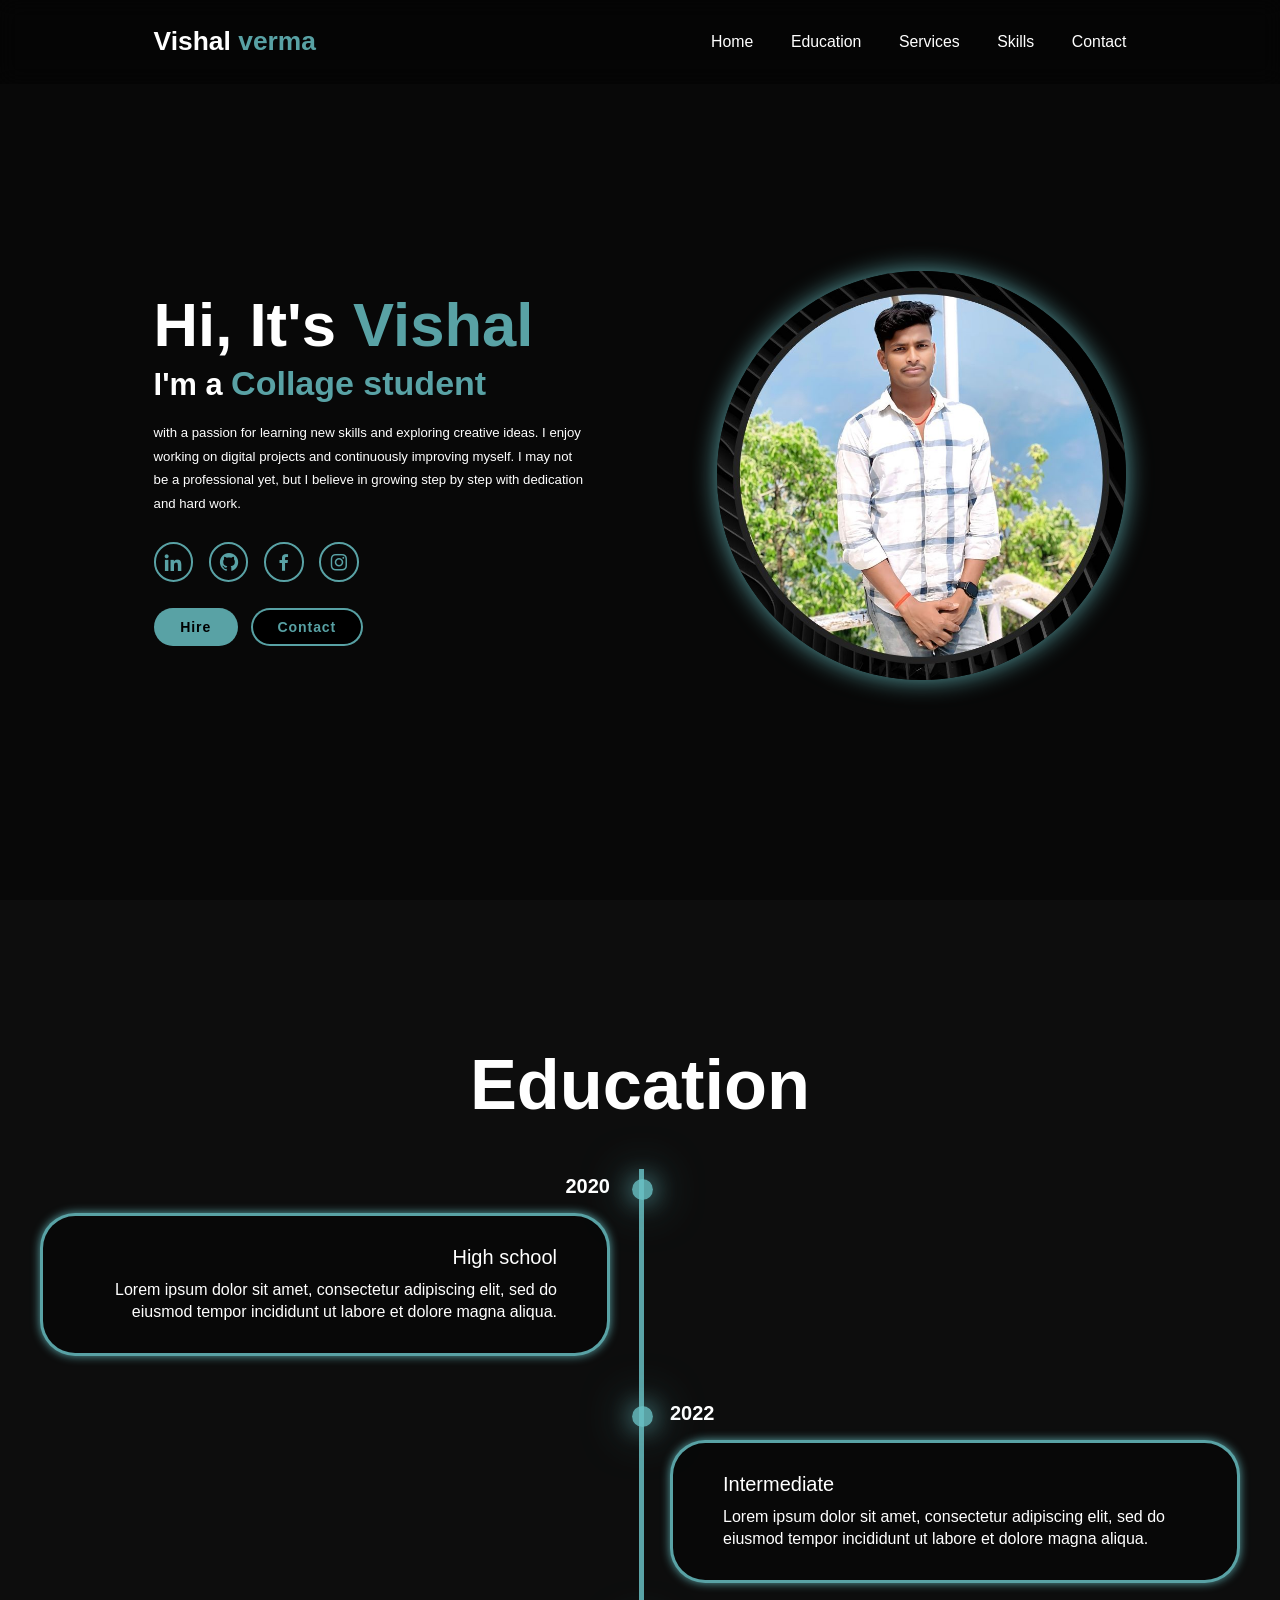
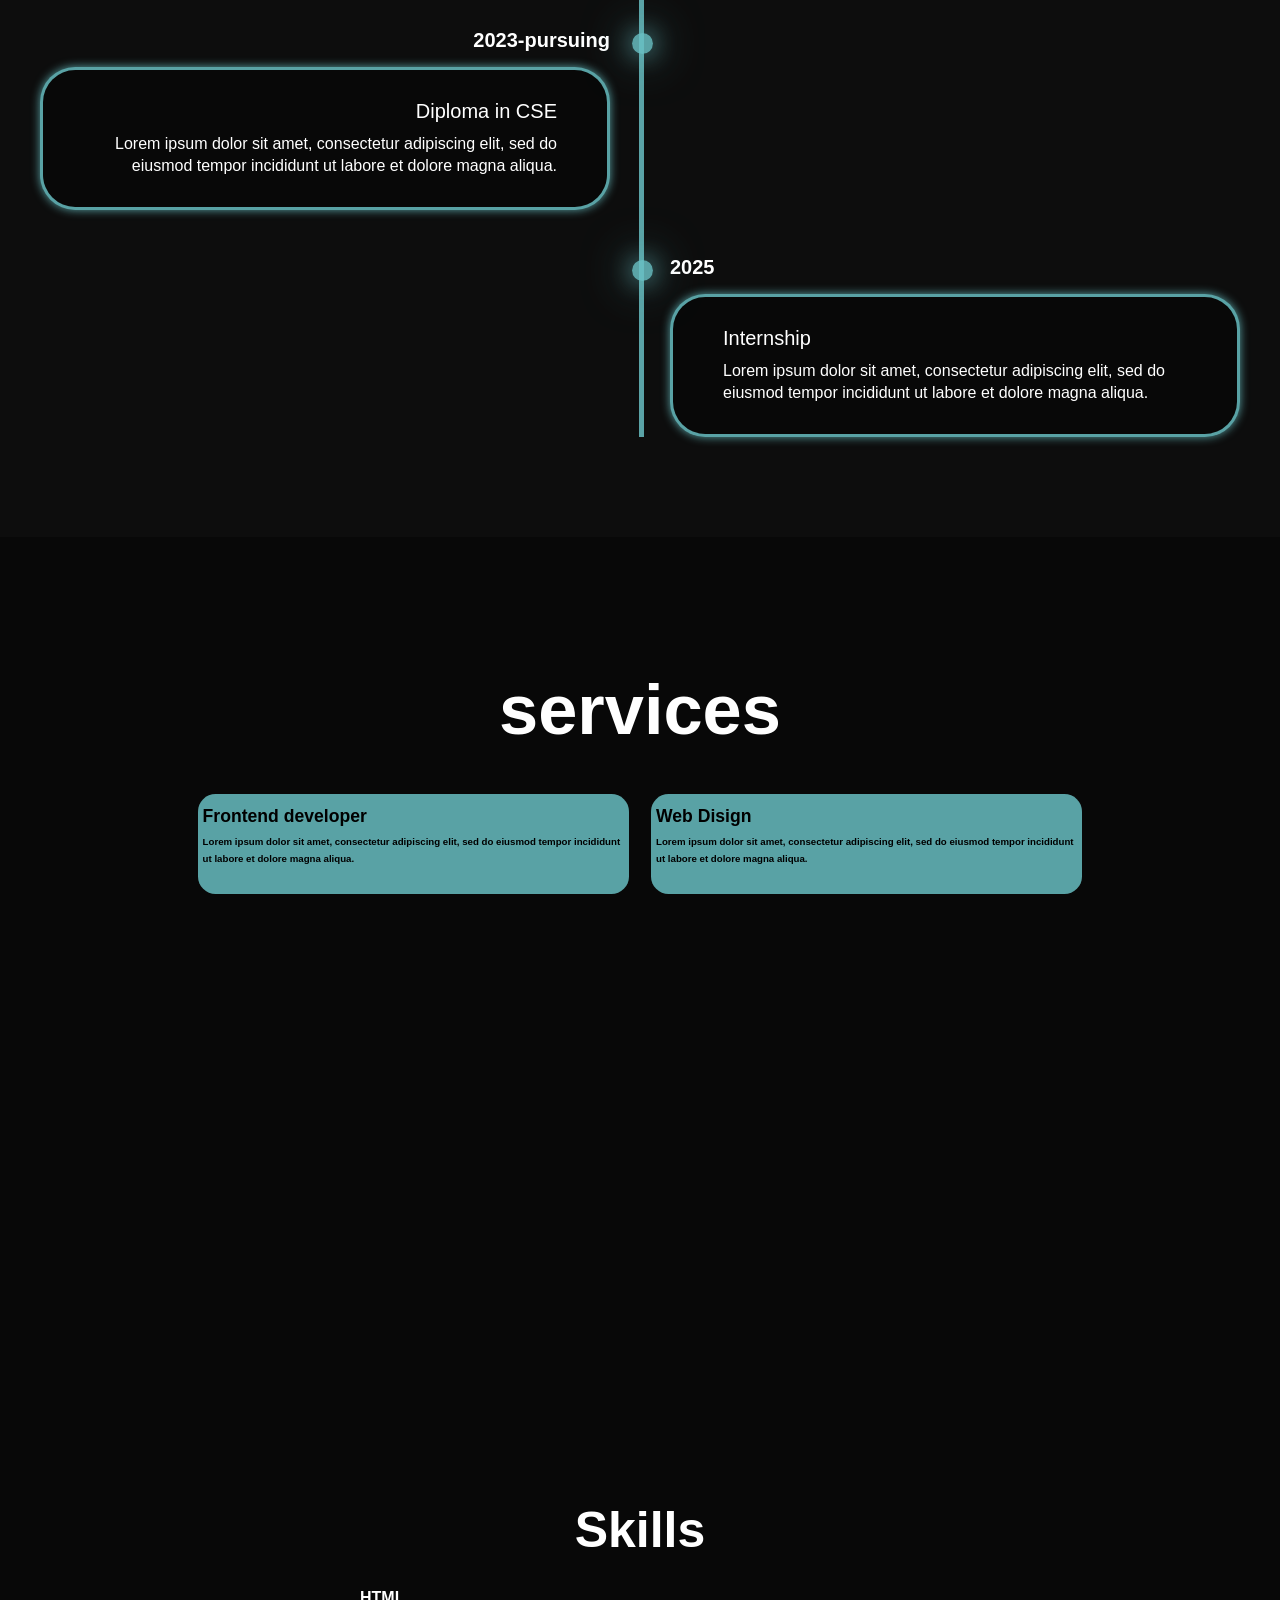
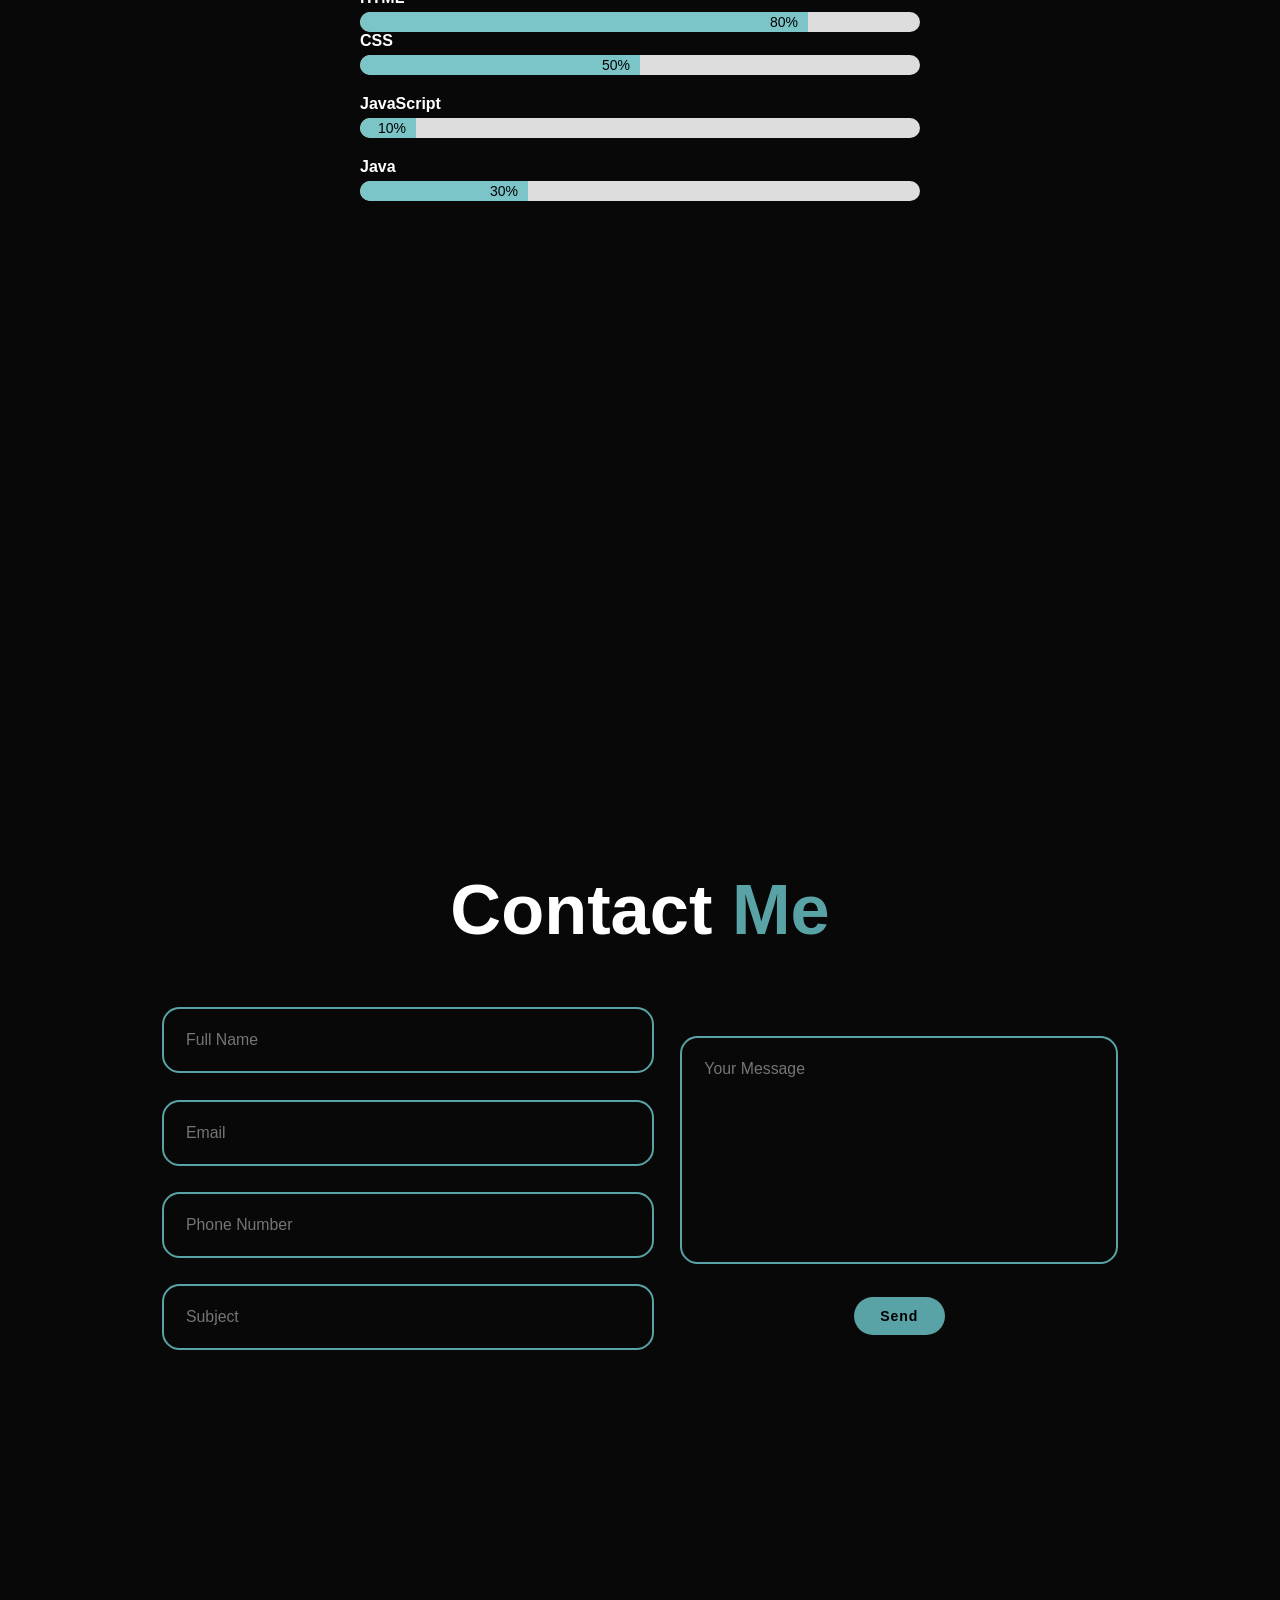
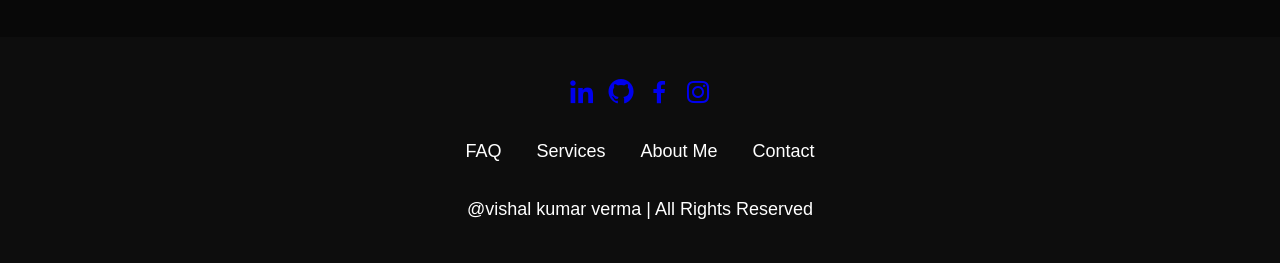
==== index.html @ 49038205 "Add files via upload" ====
<!DOCTYPE html>
<html lang="en">

<head>
    <meta charset="UTF-8">
    <meta name="viewport" content="width=device-width, initial-scale=1.0">
    <title>Responsive portfolio website</title>
    <link rel="stylesheet" href="style.css">
    <link href='https://unpkg.com/boxicons@2.1.4/css/boxicons.min.css' rel='stylesheet'>
</head>

<body>
    <header class="header">
        <a href="#home" class="logo">Vishal
            <span>verma</span> </a>
        <i class='bx bx-menu' id="menu-icon"></i>
        <nav class="navbar">
            <a href="#home" class="active">Home</a>
            <a href="#education">Education</a>
            <a href="#services">Services</a>
            <a href="#Skills">Skills</a>
            <a href="#contact">Contact</a>

        </nav>

    </header>

    <section class="home" id="home">
        <div class="home-content">
            <h1>Hi, It's
                <span>Vishal</span></h1>
            <h3 class="text-animation">I'm a
                <span></span>
            </h3>
            <p> with a passion for learning new skills and exploring creative ideas. I enjoy working on digital projects and continuously improving myself. I may not be a professional yet, but I believe in growing step by step with dedication and hard work.</p>
            <div class="social-icons">
                <a href="https://www.linkedin.com/in/vishal-kumar-verma-b85632315?utm_source=share&utm_campaign=share_via&utm_content=profile&utm_medium=android_app"><i class='bx bxl-linkedin'></i></a>
                <a href="https://github.com/vishal02verma?tab=repositories"><i class='bx bxl-github' ></i></a>
                <a href="https://www.facebook.com/share/1DzxJ8MUaz/"><i class='bx bxl-facebook'></i></a>
                <a href="https://www.instagram.com/vishal_maurya02?igsh=cHV4enFxcmZ6bncx"><i class='bx bxl-instagram'></i></a>

            </div>
            <div class="btn-group">
                <a href="#" class="btn">Hire</a>
                <a href="#contact" class="btn">Contact</a>
            </div>
        </div>
        <div class="home-img">

            <img src="vishal.jpg" alt="vishal">
        </div>


    </section>
    <section class="education" id="education">
        <h2 class="heading">Education</h2>
        <div class="timeline-items">
            <div class="timeline-item">
                <div class="timeline-dot"></div>
                <div class="timeline-date">2020</div>
                <div class="timeline-content">
                    <h3>High school</h3>
                    <p>Lorem ipsum dolor sit amet, consectetur adipiscing elit, sed do eiusmod tempor incididunt ut labore et dolore magna aliqua.</p>
                </div>


            </div>
            <div class="timeline-item">
                <div class="timeline-dot"></div>
                <div class="timeline-date">2022</div>
                <div class="timeline-content">
                    <h3>Intermediate</h3>
                    <p>Lorem ipsum dolor sit amet, consectetur adipiscing elit, sed do eiusmod tempor incididunt ut labore et dolore magna aliqua.</p>
                </div>


            </div>
            <div class="timeline-item">
                <div class="timeline-dot"></div>
                <div class="timeline-date">2023-pursuing</div>
                <div class="timeline-content">
                    <h3>Diploma in CSE</h3>
                    <p>Lorem ipsum dolor sit amet, consectetur adipiscing elit, sed do eiusmod tempor incididunt ut labore et dolore magna aliqua.</p>
                </div>


            </div>
            <div class="timeline-item">
                <div class="timeline-dot"></div>
                <div class="timeline-date">2025</div>
                <div class="timeline-content">
                    <h3>Internship</h3>
                    <p>Lorem ipsum dolor sit amet, consectetur adipiscing elit, sed do eiusmod tempor incididunt ut labore et dolore magna aliqua.</p>
                </div>


            </div>
        </div>
    </section>
    <section class="services" id="services">
        <h2 class="heading">services</h2>
        <div class="services-container">


            <div class="services-box">
                <div class="service-info">
                    <h4>Frontend developer</h4>
                    <p>Lorem ipsum dolor sit amet, consectetur adipiscing elit, sed do eiusmod tempor incididunt ut labore et dolore magna aliqua.
                    </p>
                </div>
            </div>
            <div class="services-box">
                <div class="service-info">
                    <h4>Web Disign</h4>
                    <p>Lorem ipsum dolor sit amet, consectetur adipiscing elit, sed do eiusmod tempor incididunt ut labore et dolore magna aliqua.</p>
                </div>
            </div>


        </div>
    </section>
    <section class="skills" id="Skills">
        <h2 class="heading">Skills</h2>
        <div class="skill-name">HTML</div>
        <div class="progress-bar">
            <div class="progress html">80%</div>
        </div>
        </div>

        <div class="skill">
            <div class="skill-name">CSS</div>
            <div class="progress-bar">
                <div class="progress css">50%</div>
            </div>
        </div>

        <div class="skill">
            <div class="skill-name">JavaScript</div>
            <div class="progress-bar">
                <div class="progress javascript">10%</div>
            </div>
        </div>

        <div class="skill">
            <div class="skill-name">Java</div>
            <div class="progress-bar">
                <div class="progress java">30%</div>
            </div>
        </div>
        </>

    </section>
    <section class="contact" id="contact">
        <h2 class="heading">Contact
            <span>Me</span></h2>
        <form action="https://formsubmit.co/vishalkumar20122005@gmail.com" method="POST">
            <div class="input-group">
                <div class="input-box">
                    <input type="text" name="name" placeholder="Full Name" required>
                    <input type="email" name="email" placeholder="Email" required>
                </div>
                <div class="input-box">
                    <input type="number" name="phone" placeholder="Phone Number">
                    <input type="text" name="subject" placeholder="Subject">
                </div>
            </div>
            <div class="input-group-2">
                <textarea name="message" cols="30" rows="10" placeholder="Your Message" required></textarea>
                <button type="submit" class="btn">Send</button>
            </div>
        </form>
    </section>
    <footer class="footer">
        <div class="social">
            <a href="https://www.linkedin.com/in/vishal-kumar-verma-b85632315?utm_source=share&utm_campaign=share_via&utm_content=profile&utm_medium=android_app"><i class='bx bxl-linkedin'></i></a>
            <a href="https://github.com/vishal02verma?tab=repositories"><i class='bx bxl-github' ></i></a>
            <a href="https://www.facebook.com/share/1DzxJ8MUaz/"><i class='bx bxl-facebook'></i></a>
            <a href="https://www.instagram.com/vishal_maurya02?igsh=cHV4enFxcmZ6bncx"><i class='bx bxl-instagram'></i></a>

        </div>
        <ul class="list">
            <li>
                <a href="#">FAQ</a>
            </li>
            <li>
                <a href="#">Services</a>
            </li>
            <li>
                <a href="#">About Me</a>
            </li>
            <li>
                <a href="#">Contact</a>
            </li>
            <bR></bR>
            <li> @vishal kumar verma | All Rights Reserved
                </p>
            </li>
        </ul>

    </footer>

    <script src="script.js"></script>
</body>

</html>
---- style.css ----
* {
                 margin: 0;
                 padding: o;
                 box-sizing: border-box;
                 text-decoration: none;
                 border: none;
                 outline: none;
                 scroll-behavior: smooth;
                 font-family: "poppins", sans-serif;
             }
             
              :root {
                 --background-color: rgba(08, 08, 08, 08);
                 --second-background-color: rgb(13, 13, 13);
                 --text-decoration-color: white;
                 --moz-text-decoration-color: rgba(105, 192, 196, 0.84);
             }
             
             html {
                 font-size: 60%;
                 overflow: auto;
             }
             
             body {
                 background: var(--background-color);
                 color: var(--text-decoration-color)
             }
             
             .header {
                 position: fixed;
                 top: 0;
                 left: 0;
                 width: 100%;
                 padding: 3rem 12% 3rem;
                 background: rgba(0, 0, 0, 0.3);
                 backdrop-filter: blur(10px);
                 display: flex;
                 justify-content: space-between;
                 align-items: center;
                 z-index: 5;
             }
             
             .logo {
                 font-size: 3rem;
                 color: white;
                 font-weight: 800;
                 cursor: pointer;
                 transition: 0.3s ease;
             }
             
             .logo:hover {
                 transform: scale(1.1);
             }
             
             .logo span {
                 text-shadow: 0 0 25px var(-moz-text-decoration-color);
             }
             
             .navbar a {
                 font-size: 1.8rem;
                 color: var(--text-decoration-color);
                 margin-left: 4rem;
                 font-weight: 500;
                 transition: 0.3s ease;
                 border-bottom: 3px solid transparent;
             }
             
             .navbar a:hover .navbar a.active {
                 color: var(--moz-text-decoration-color);
             }
             
             #menu-icon {
                 font-size: 3.6rem;
                 color: var(--text-decoration-color);
                 display: none;
             }
             
             section {
                 min-height: 100vh;
                 padding: 10rem 12% 10rem;
             }
             
             .home {
                 display: flex;
                 align-items: center;
                 justify-content: center;
                 gap: 15rem;
             }
             
             .home-content {
                 display: flex;
                 flex-direction: column;
                 align-items: baseline;
                 text-align: left;
                 justify-content: center;
                 margin-top: 3rem;
             }
             
             span {
                 color: var(--moz-text-decoration-color);
             }
             
             .logo span {
                 color: var(--moz-text-decoration-color);
             }
             
             .home-content h3 {
                 margin-bottom: 2rem;
                 margin-top: 1rem;
                 font-size: 3.5rem;
             }
             
             .home-content h1 {
                 font-size: 7rem;
                 font-weight: 700;
                 margin-top: 1.5rem;
                 line-height: 1;
             }
             
             .home-img {
                 border-radius: 50%;
             }
             
             .home-img img {
                 position: relative;
                 top: 3rem;
                 width: 32vw;
                 border-radius: 50%;
                 box-shadow: 0 0 25px var(--moz-text-decoration-color);
                 cursor: pointer;
                 transition: 0.4s ease-in-out;
             }
             
             .home-img img:hover {
                 box-shadow: 0 020px var(--moz-text-decoration-color), 0 0 50px var(--moz-text-decoration-color), 0 0 100px var(--moz-text-decoration-color);
             }
             
             .home-content p {
                 font-size: 1.5rem;
                 font-weight: 500;
                 line-height: 1.8;
                 max-width: 1000px;
             }
             
             .social-icons a {
                 display: inline-flex;
                 justify-content: center;
                 align-items: center;
                 width: 4.5rem;
                 height: 4.5rem;
                 background: transparent;
                 border: 2px solid var(--moz-text-decoration-color);
                 font-size: 2.5rem;
                 border-radius: 50%;
                 color: var(--moz-text-decoration-color);
                 margin: 3rem 1.5rem 3rem 0;
                 transition: 0.3s ease-in-out;
             }
             
             .social-icons a:hover {
                 color: var(--text-decoration-color);
                 transform: scale(1.3)translateY(-5px);
                 box-shadow: 0 0 25px var(--moz-text-decoration-color);
                 background-color: var(--moz-text-decoration-color);
             }
             
             .btn {
                 display: inline;
                 padding: 1rem 2.8rem;
                 background: var(--moz-text-decoration-color);
                 box-shadow: 0px var(--moz-text-decoration-color);
                 border-radius: 4rem;
                 font-size: 1.6rem;
                 color: black;
                 border: 2px solid transparent;
                 letter-spacing: 0.1rem;
                 font-weight: 600;
                 transition: 0.3s ease-in-out;
                 cursor: pointer;
             }
             
             .btn:hover {
                 transform: scale(1.05);
                 box-shadow: 0 0 50px var(--moz-text-decoration-color);
             }
             
             .btn-group {
                 display: flex;
                 align-items: center;
                 gap: 1.5rem;
             }
             
             .btn-group a:nth-of-type(2) {
                 background-color: black;
                 color: var(--moz-text-decoration-color);
                 border: 2px solid var(--moz-text-decoration-color);
                 box-shadow: 0 0 25px transparent;
             }
             
             .btn-group a:nth-of-type(2):hover {
                 box-shadow: 0 0 25px var(--moz-text-decoration-color);
                 background-color: var(--moz-text-decoration-color);
                 color: black;
             }
             
             .text-animation span {
                 font-size: 34px;
                 font-weight: 600;
                 min-width: 280px;
             }
             
             .text-animation span::before {
                 content: "Collage student";
                 color: var(--moz-text-decoration-color);
                 animation: words 20s infinite;
             }
             
             .text-animation span::after {
                 content: "";
                 background-color: var(--background-color);
                 position: relative;
                 border-left: 3px solid var(--background-color);
                 right: -8px;
                 animation: cursor 0.6s infinite, typing 20s steps(14)infinite;
             }
             
             .typing::after {
                 content: "";
                 animation: words 6s steps(1) infinite;
             }
             
             @keyframes cursor {
                 to {
                     border-left: 2px solid var(--moz-text-decoration-color);
                 }
             }
             
             @keyframes words {
                 0%,
                 20% {
                     content: "Frontend Desingner";
                 }
                 21%,
                 40% {
                     content: "Web Desingner";
                 }
                 41%,
                 60% {
                     content: "Web Developer";
                 }
             }
             
             @keyframes blink {
                 10%,
                 15%,
                 30%,
                 35%,
                 50%,
                 55%,
                 70%,
                 75%,
                 90%,
                 95% {
                     width: 0;
                 }
                 5%,
                 20%,
                 25%,
                 40%,
                 45%,
                 60%,
                 65%,
                 80%,
                 85% {
                     width: calc(100% + 8px);
                 }
             }
             
             .heading {
                 font-size: 8rem;
                 text-align: center;
                 margin: 5rem;
             }
             
             .education {
                 padding: 100px 15px;
                 background: var(--second-background-color);
             }
             
             .education h2 {
                 margin-bottom: 5rem;
             }
             
             .timeline-items {
                 max-width: 1200px;
                 margin: auto;
                 display: flex;
                 flex-wrap: wrap;
                 position: relative;
             }
             
             .timeline-items::before {
                 content: "";
                 position: absolute;
                 width: 5px;
                 height: 100%;
                 background-color: var(--moz-text-decoration-color);
                 left: calc(50% - 1px);
             }
             
             .timeline-item {
                 margin-bottom: 40px;
                 width: 100%;
                 position: relative;
             }
             
             .timeline-item:last-child {
                 margin-bottom: 0;
             }
             
             .timeline-item:nth-child(odd) {
                 padding-right: calc(50% + 30px);
                 text-align: right;
             }
             
             .timeline-item:nth-child(even) {
                 padding-left: calc(50% + 30px);
             }
             
             .timeline-dot {
                 height: 21px;
                 width: 21px;
                 background-color: var(--moz-text-decoration-color);
                 box-shadow: 0 0 25px var(--moz-text-decoration-color), 0 0 50px var(--moz-text-decoration-color);
                 position: absolute;
                 left: calc(50% - 8px);
                 border-radius: 50%;
                 top: 10px;
             }
             
             .timeline-date {
                 font-size: 20px;
                 font-weight: 800;
                 color: white;
                 margin: 6px 0 15px;
             }
             
             .timeline-content {
                 background-color: var(--background-color);
                 border: 3px solid var(--moz-text-decoration-color);
                 padding: 30px 50px;
                 border-radius: 4rem;
                 box-shadow: 0 0 10px var(--moz-text-decoration-color);
                 cursor: pointer;
                 transition: 0.3s ease-in-out;
             }
             
             .timeline-content:hover {
                 transform: scale(1.05);
                 box-shadow: 00 25 var(--moz-text-decoration-color);
             }
             
             .timeline-content h3 {
                 font-size: 20px;
                 color: white;
                 margin: 0 0 10px;
                 font-weight: 500;
             }
             
             .timeline-content p {
                 color: white;
                 font-size: 16px;
                 font-weight: 300;
                 line-height: 22px;
             }
             
              ::-webkit-scrollbar {
                 width: 15px;
             }
             
              ::-webkit-scrollbar-thumb {
                 background-color: var(--moz-text-decoration-color);
             }
             
              ::-webkit-scrollbar-track {
                 background-color: var(--background-color);
                 width: 50px;
             }
             
             .services {
                 background-color: var(--background-color);
                 color: black;
             }
             
             .services h2 {
                 margin-bottom: 5rem;
                 color: white;
             }
             
             .services-container {
                 display: grid;
                 grid-template-columns: repeat(2, 1fr);
                 align-items: center;
                 gap: 2.5rem;
             }
             
             .services-box {
                 background-color: var(--moz-text-decoration-color);
                 height: 100px;
                 border-radius: 2rem;
                 border: 5px solid transparent;
                 cursor: pointer;
                 transition: 0.4s ease-in-out;
             }
             
             .services-box:hover {
                 background-color: white;
                 color: black;
                 border: 5px solid var(--moz-text-decoration-color);
                 transform: scale(1.03);
             }
             
             .service-box .service-info {
                 display: flex;
                 flex-direction: column;
                 text-align: lef;
                 max-height: 200px;
                 justify-content: left;
                 align-items: baseline;
                 padding: 5rem 5rem;
             }
             
             .service-info h4 {
                 font-size: 2rem;
                 font-weight: 800;
                 line-height: 2;
             }
             
             .service-info p {
                 font-size: 1.1rem;
                 font-weight: 600;
                 max-height: 100px;
                 line-height: 1.7;
                 margin: auto;
             }
             
             .skills {
                 padding: 20px;
                 max-width: 600px;
                 margin: auto;
                 scroll-margin-top: 100px;
             }
             
             .skills h2 {
                 text-align: center;
                 margin-bottom: 30px;
                 font-size: 50px;
             }
             
             .skill {
                 margin-bottom: 20px;
             }
             
             .skill-name {
                 font-weight: bold;
                 margin-bottom: 5px;
                 font-size: 16px;
             }
             
             .progress-bar {
                 background-color: #ddd;
                 height: 20px;
                 border-radius: 10px;
                 overflow: hidden;
             }
             
             .progress {
                 height: 100%;
                 color: var(--text-decoration-color);
                 text-align: right;
                 padding-right: 10px;
                 line-height: 20px;
                 border-radius: 10px 0 0 10px;
                 font-size: 14px;
             }
             
             .progress.html {
                 width: 80%;
                 background-color: var(--moz-text-decoration-color);
                 color: black;
             }
             
             .progress.css {
                 width: 50%;
                 background-color: var(--moz-text-decoration-color);
                 color: black;
             }
             
             .progress.javascript {
                 width: 10%;
                 background-color: var(--moz-text-decoration-color);
                 color: black;
             }
             
             .progress.java {
                 width: 30%;
                 background-color: var(--moz-text-decoration-color);
                 color: black;
             }
             
             .contact {
                 background-color: var(--background-color);
             }
             
             .contact h2 {
                 margin-bottom: 3rem;
                 color: white;
             }
             
             .contact form {
                 display: flex;
                 align-items: center;
                 justify-content: center;
                 gap: 3rem;
                 margin: 5rem auto;
                 text-align: center;
             }
             
             .contact form .input-box {
                 display: flex;
                 justify-content: center;
                 flex-wrap: wrap;
             }
             
             .contact form .input-box input,
             .contact form textarea {
                 width: 100%;
                 padding: 2.5rem;
                 font-size: 1.8rem;
                 color: var(--text-decoration-color);
                 background: var(--background-color);
                 border-radius: 2rem;
                 border: 2px solid var(--moz-text-decoration-color);
                 margin: 1.5rem 0;
                 resize: none;
             }
             
             .contact form .btn {
                 margin-top: 2rem;
             }
             
             .footer {
                 position: relative;
                 bottom: 0;
                 width: 100%;
                 padding: 40px 0;
                 background-color: var(--second-background-color);
             }
             
             .footer .social {
                 text-align: center;
                 padding-bottom: 25px;
                 color: var(--moz-text-decoration-color);
                 font-size: 30px;
             }
             
             .footer.social a {
                 font-size: 25px;
                 color: var(--moz-text-decoration-color);
                 border: 2px solid var(--moz-text-decoration-color);
                 width: 42px;
                 height: 42px;
                 line-height: 42px;
                 display: inline-block;
                 text-align: center;
                 border-radius: 50%;
                 margin: 0 10px;
                 transition: 0.3s ease-in-out;
             }
             
             .footer .social a:hover {
                 transform: scale(1.2)translateY(-10px);
                 background-color: var(--moz-text-decoration-color);
                 color: black;
                 box-shadow: 0 0 25px var(--moz-text-decoration-color);
                 border-radius: 30px;
             }
             
             .footer ul {
                 margin-top: 0;
                 padding: 0;
                 font-size: 18px;
                 line-height: 1.6;
                 margin-bottom: 0;
                 text-align: center;
             }
             
             .footer ul li a {
                 color: white;
                 border-bottom: 3px solid transparent;
                 transition: 0.3s ease-in-out;
             }
             
             .footer ul li a:hover {
                 border-bottom: 3px solid var(--moz-text-decoration-color);
             }
             
             .footer ul li {
                 display: inline-block;
                 padding: 0 15px;
             }
             
             @media(max-width:1285px) {
                 html {
                     font-size: 55%;
                 }
                 .services-container {
                     padding-bottom: 7rem;
                     grid-template-columns: repeat(2, 1fr);
                     margin: 0 5rem;
                 }
             }
             
             @media(max-width:991px) {
                 header {
                     padding: 2rem 3%;
                 }
                 section {
                     padding: 10rem 3% 2rem;
                 }
                 .timeline-items::before {
                     left: 7px;
                 }
                 .timeline-item:nth-child(odd) {
                     padding-right: 0;
                     text-align: left;
                 }
                 .timeline-item:nth-child(odd),
                 .timeline-item:nth-child(even) {
                     padding-left: 37px;
                 }
                 .timeline-dot {
                     left: 0;
                 }
                 .services {
                     padding-bottom: 7rem;
                 }
                 .skills .wrapper {
                     grid-template-columns: repeat(1, 1fr);
                 }
                 .contact form {
                     flex-direction: column;
                 }
                 .footer {
                     padding: 2rem 3%;
                 }
             }
             
             @media(max-width:895px) {
                 #menu-icon {
                     display: block;
                 }
                 .navbar {
                     position: absolute;
                     top: 100%;
                     right: 0;
                     width: 50%;
                     padding: 1rem 3%;
                     background: rgba(0, 0, 0, 0.8);
                     backdrop-filter: blur(20px);
                     border-bottom-left-radius: 2rem;
                     border-left: 2px solid var(--moz-text-decoration-color);
                     border-bottom: 2px solid var(--moz-text-decoration-color);
                     display: none;
                 }
                 .navbar.active {
                     display: block;
                 }
                 .navbar a {
                     display: block;
                     font-size: 2rem;
                     margin: 3rem 0;
                     color: white;
                 }
                 .home {
                     flex-direction: column-reverse;
                     margin: 5rem 4rem;
                 }
                 .home-content h3 {
                     font-size: 2.6rem;
                 }
                 .home-content h1 {
                     font-size: 8rem;
                     margin-top: 3rem;
                 }
                 .home-content p {
                     max-width: 600px;
                     margin: 0 auto;
                 }
                 .home-img img {
                     width: 56vw;
                 }
                 .services h2 {
                     margin-bottom: 3rem;
                 }
                 .services-container {
                     grid-template-columns: repeat(1, 1fr);
                 }
             }
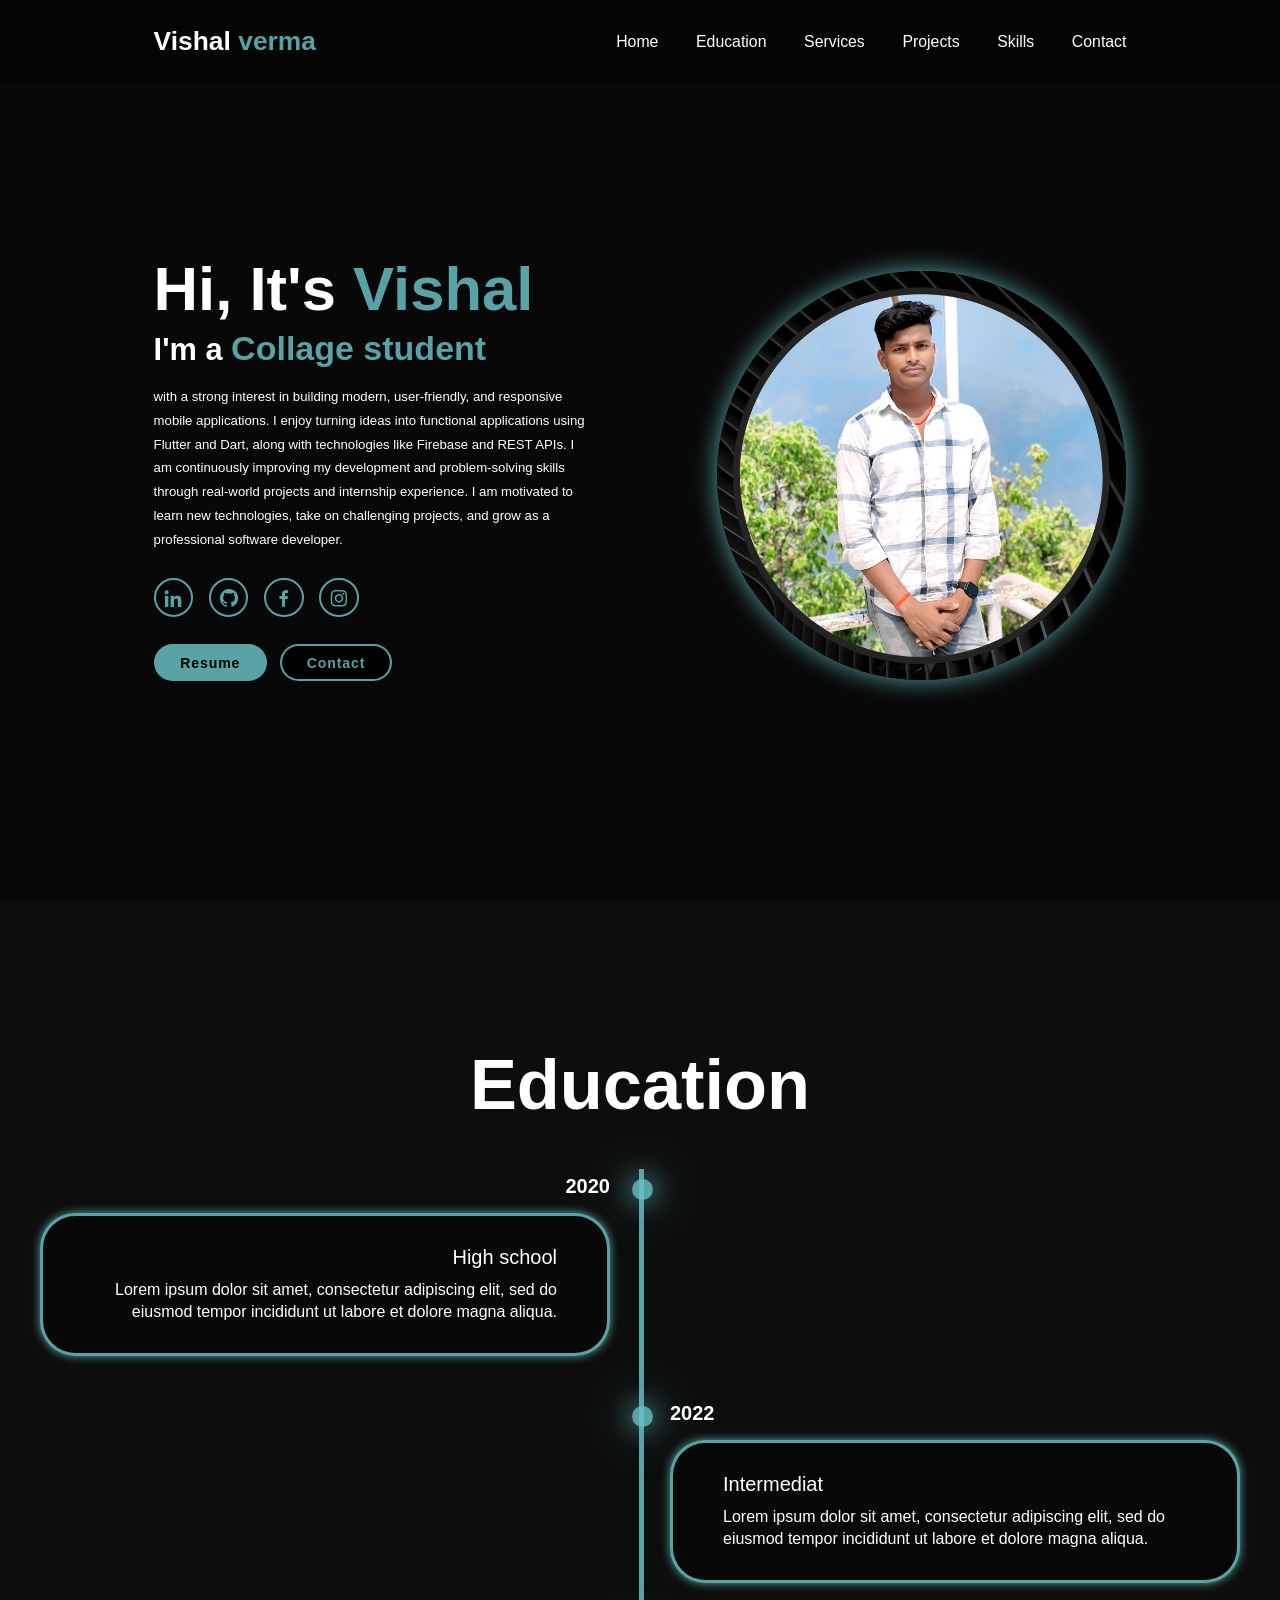
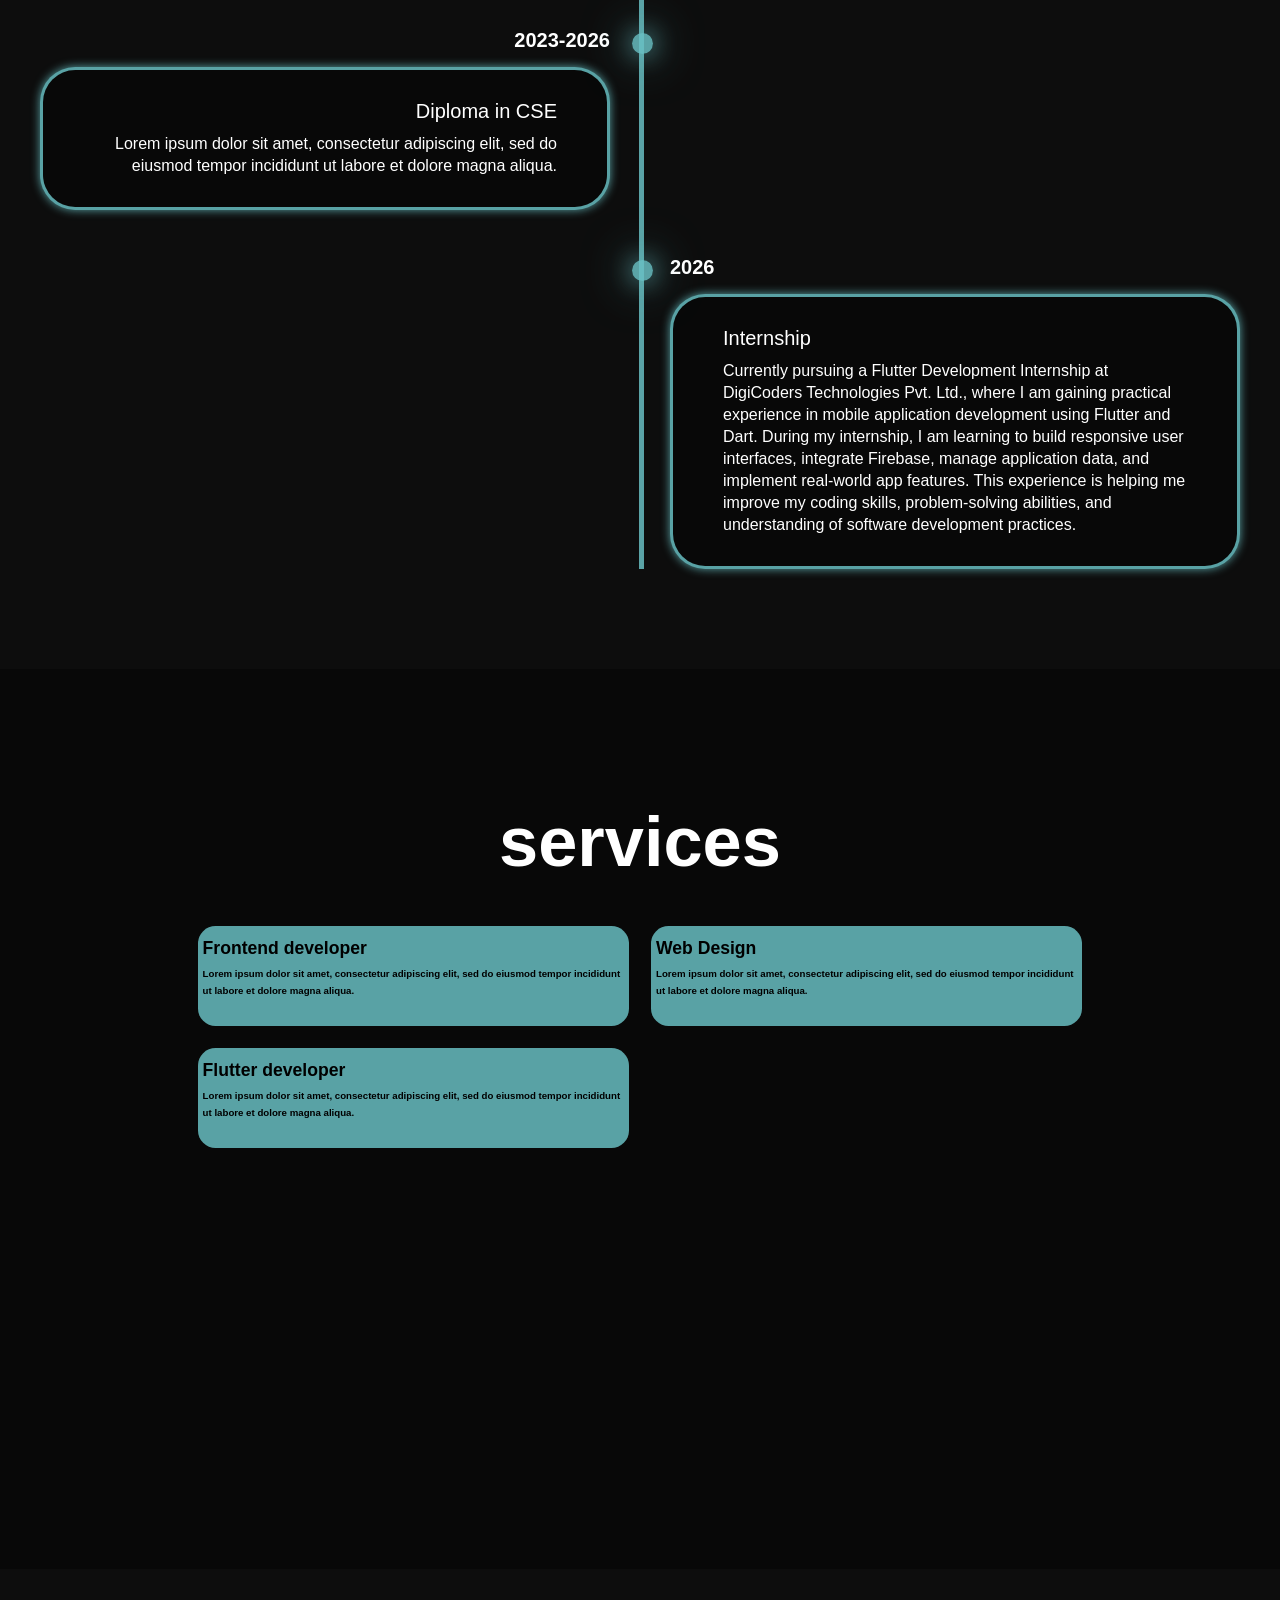
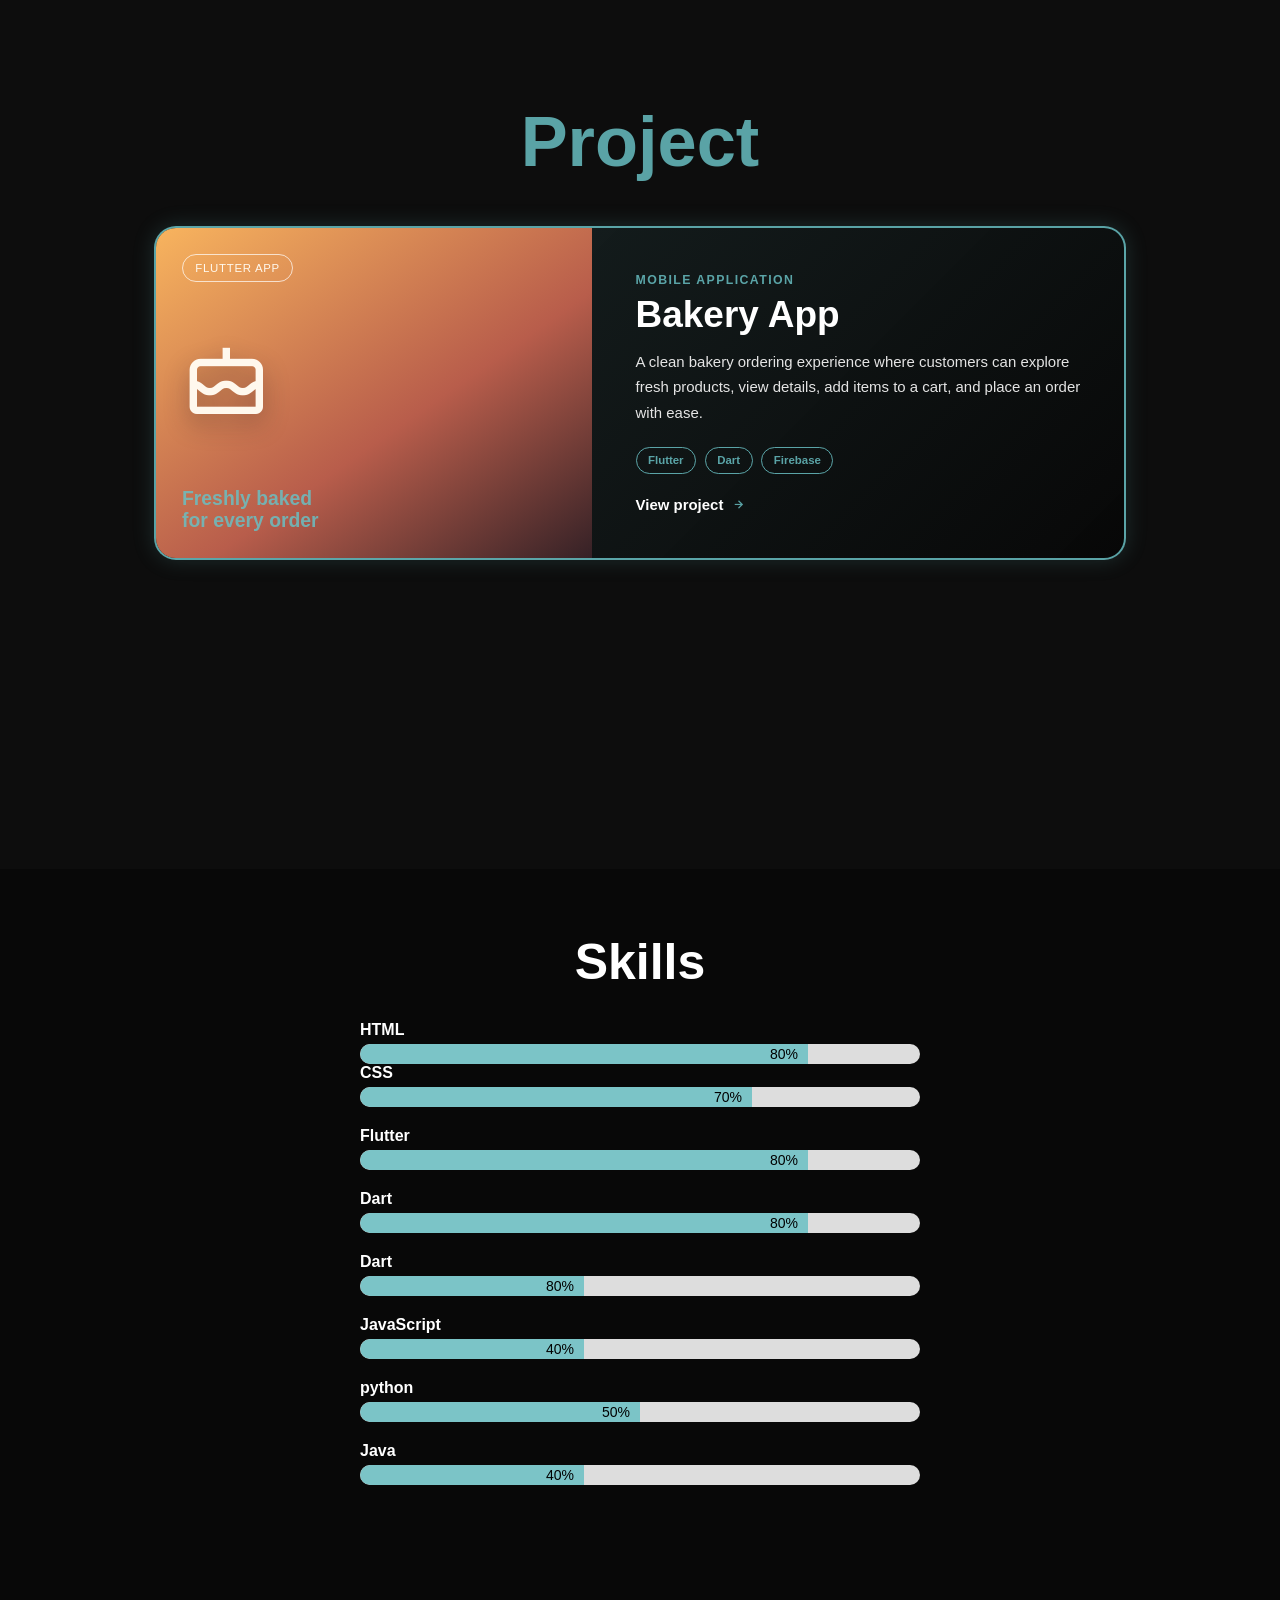
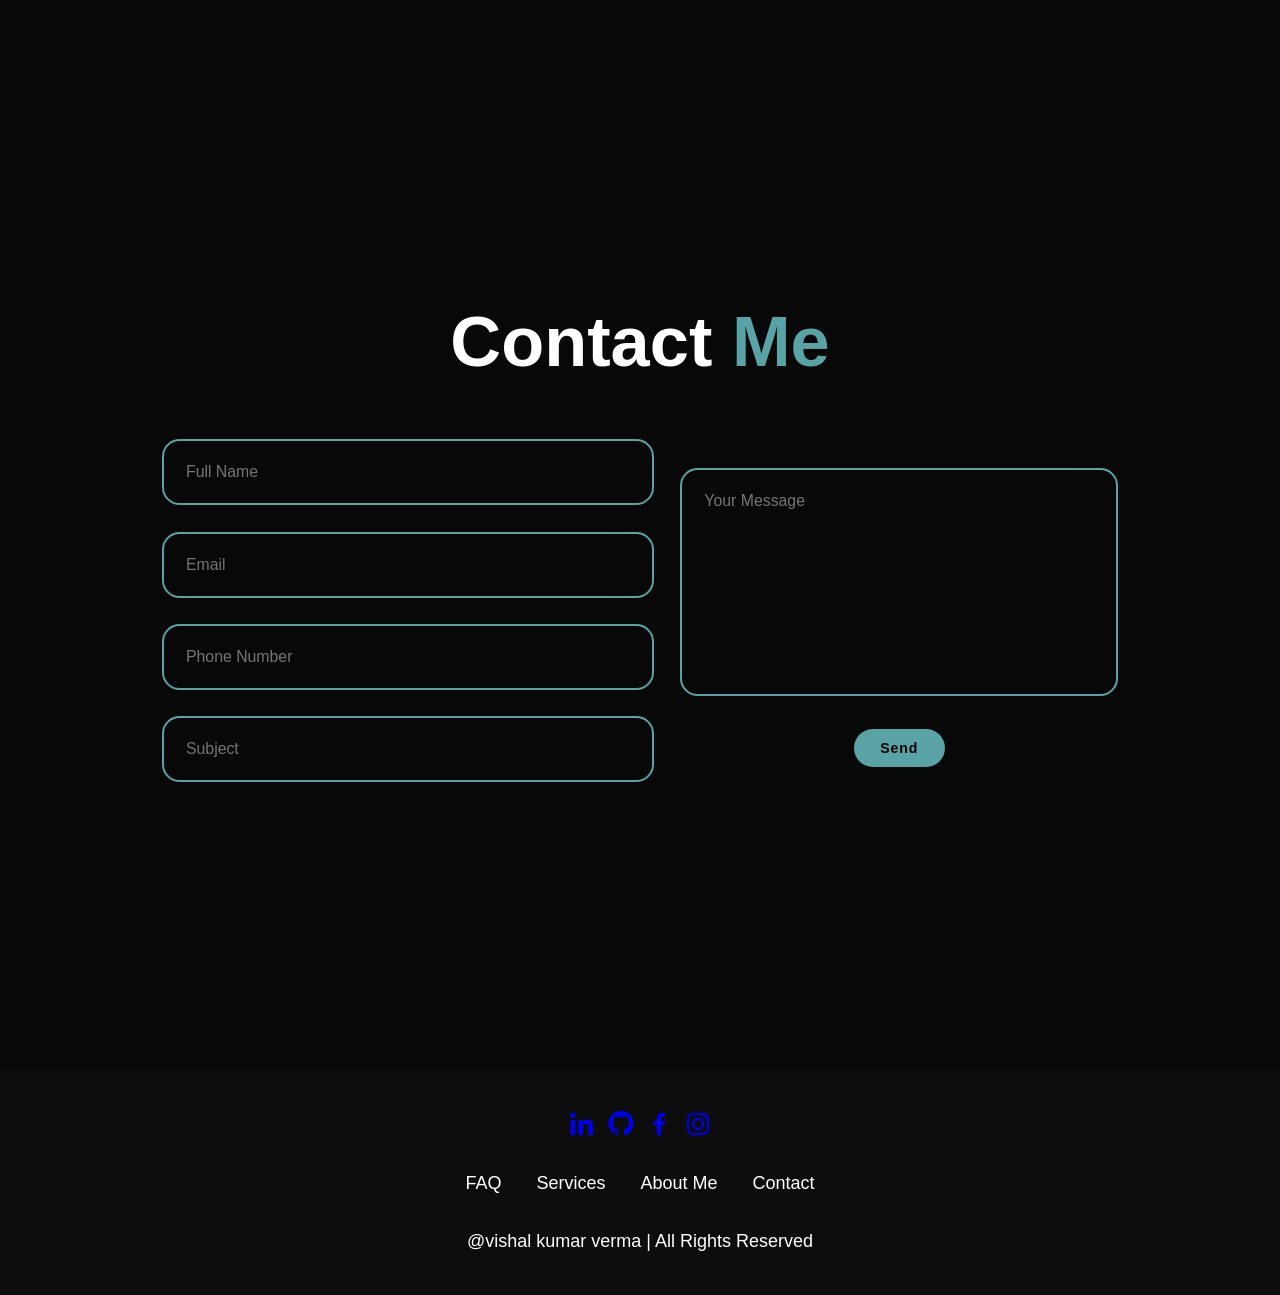
==== commit b7df327c: "Add portfolio website and bakery project" ====
--- a/index.html
+++ b/index.html
@@ -18,6 +18,7 @@
             <a href="#home" class="active">Home</a>
             <a href="#education">Education</a>
             <a href="#services">Services</a>
+            <a href="#projects">Projects</a>
             <a href="#Skills">Skills</a>
             <a href="#contact">Contact</a>
 
@@ -32,7 +33,7 @@
             <h3 class="text-animation">I'm a
                 <span></span>
             </h3>
-            <p> with a passion for learning new skills and exploring creative ideas. I enjoy working on digital projects and continuously improving myself. I may not be a professional yet, but I believe in growing step by step with dedication and hard work.</p>
+            <p>  with a strong interest in building modern, user-friendly, and responsive mobile applications. I enjoy turning ideas into functional applications using Flutter and Dart, along with technologies like Firebase and REST APIs. I am continuously improving my development and problem-solving skills through real-world projects and internship experience. I am motivated to learn new technologies, take on challenging projects, and grow as a professional software developer.</p>
             <div class="social-icons">
                 <a href="https://www.linkedin.com/in/vishal-kumar-verma-b85632315?utm_source=share&utm_campaign=share_via&utm_content=profile&utm_medium=android_app"><i class='bx bxl-linkedin'></i></a>
                 <a href="https://github.com/vishal02verma?tab=repositories"><i class='bx bxl-github' ></i></a>
@@ -41,7 +42,9 @@
 
             </div>
             <div class="btn-group">
-                <a href="#" class="btn">Hire</a>
+                <a href="vishal_resume.pdf.pdf" target="_blank" class="btn">
+   Resume
+</a>
                 <a href="#contact" class="btn">Contact</a>
             </div>
         </div>
@@ -69,15 +72,15 @@
                 <div class="timeline-dot"></div>
                 <div class="timeline-date">2022</div>
                 <div class="timeline-content">
-                    <h3>Intermediate</h3>
-                    <p>Lorem ipsum dolor sit amet, consectetur adipiscing elit, sed do eiusmod tempor incididunt ut labore et dolore magna aliqua.</p>
-                </div>
-
-
-            </div>
-            <div class="timeline-item">
-                <div class="timeline-dot"></div>
-                <div class="timeline-date">2023-pursuing</div>
+                    <h3>Intermediat</h3>
+                    <p>Lorem ipsum dolor sit amet, consectetur adipiscing elit, sed do eiusmod tempor incididunt ut labore et dolore magna aliqua.</p>
+                </div>
+
+
+            </div>
+            <div class="timeline-item">
+                <div class="timeline-dot"></div>
+                <div class="timeline-date">2023-2026</div>
                 <div class="timeline-content">
                     <h3>Diploma in CSE</h3>
                     <p>Lorem ipsum dolor sit amet, consectetur adipiscing elit, sed do eiusmod tempor incididunt ut labore et dolore magna aliqua.</p>
@@ -87,10 +90,10 @@
             </div>
             <div class="timeline-item">
                 <div class="timeline-dot"></div>
-                <div class="timeline-date">2025</div>
+                <div class="timeline-date">2026</div>
                 <div class="timeline-content">
                     <h3>Internship</h3>
-                    <p>Lorem ipsum dolor sit amet, consectetur adipiscing elit, sed do eiusmod tempor incididunt ut labore et dolore magna aliqua.</p>
+                    <p>Currently pursuing a Flutter Development Internship at DigiCoders Technologies Pvt. Ltd., where I am gaining practical experience in mobile application development using Flutter and Dart. During my internship, I am learning to build responsive user interfaces, integrate Firebase, manage application data, and implement real-world app features. This experience is helping me improve my coding skills, problem-solving abilities, and understanding of software development practices.</p>
                 </div>
 
 
@@ -111,12 +114,41 @@
             </div>
             <div class="services-box">
                 <div class="service-info">
-                    <h4>Web Disign</h4>
-                    <p>Lorem ipsum dolor sit amet, consectetur adipiscing elit, sed do eiusmod tempor incididunt ut labore et dolore magna aliqua.</p>
-                </div>
-            </div>
-
-
+                    <h4>Web Design</h4>
+                    <p>Lorem ipsum dolor sit amet, consectetur adipiscing elit, sed do eiusmod tempor incididunt ut labore et dolore magna aliqua.</p>
+                </div>
+            </div>
+            <div class="services-box">
+                <div class="service-info">
+                    <h4>Flutter developer</h4>
+                    <p>Lorem ipsum dolor sit amet, consectetur adipiscing elit, sed do eiusmod tempor incididunt ut labore et dolore magna aliqua.</p>
+                </div>
+            </div>
+
+
+        </div>
+    </section>
+    <section class="projects" id="projects">
+        <h2 class="heading"><span>Project</span></h2>
+        <div class="projects-container">
+            <article class="project-card">
+                <div class="project-visual">
+                    <div class="project-badge">Flutter app</div>
+                    <i class='bx bx-cake'></i>
+                    <span class="project-visual-label">Freshly baked<br>for every order</span>
+                </div>
+                <div class="project-info">
+                    <p class="project-kicker">Mobile application</p>
+                    <h3>Bakery App</h3>
+                    <p class="project-description">A clean bakery ordering experience where customers can explore fresh products, view details, add items to a cart, and place an order with ease.</p>
+                    <div class="project-tags">
+                        <span>Flutter</span>
+                        <span>Dart</span>
+                        <span>Firebase</span>
+                    </div>
+                    <a class="project-link" href="https://drive.google.com/file/d/1oHhy8neM1yZcQEVmt495eGvmaMDXCiWB/view?usp=sharing">View project <i class='bx bx-right-arrow-alt'></i></a>
+                </div>
+            </article>
         </div>
     </section>
     <section class="skills" id="Skills">
@@ -130,21 +162,47 @@
         <div class="skill">
             <div class="skill-name">CSS</div>
             <div class="progress-bar">
-                <div class="progress css">50%</div>
+                <div class="progress css">70%</div>
+            </div>
+        </div>
+        <div class="skill">
+            <div class="skill-name">Flutter</div>
+            <div class="progress-bar">
+                <div class="progress Flutter">80%</div>
+            </div>
+            
+        </div>
+        <div class="skill">
+            <div class="skill-name">Dart</div>
+            <div class="progress-bar">
+                <div class="progress Dart">80%</div>
+            </div>
+            
+        </div>
+        <div class="skill">
+            <div class="skill-name">Dart</div>
+            <div class="progress-bar">
+                <div class="progress java">80%</div>
             </div>
         </div>
 
         <div class="skill">
             <div class="skill-name">JavaScript</div>
             <div class="progress-bar">
-                <div class="progress javascript">10%</div>
+                <div class="progress javascript">40%</div>
+            </div>
+        </div>
+        <div class="skill">
+            <div class="skill-name">python</div>
+            <div class="progress-bar">
+                <div class="progress python">50%</div>
             </div>
         </div>
 
         <div class="skill">
             <div class="skill-name">Java</div>
             <div class="progress-bar">
-                <div class="progress java">30%</div>
+                <div class="progress java">40%</div>
             </div>
         </div>
         </>
--- a/style.css
+++ b/style.css
@@ -238,16 +238,17 @@
              @keyframes words {
                  0%,
                  20% {
-                     content: "Frontend Desingner";
+                     content: "Flutter Devloper";
                  }
                  21%,
                  40% {
-                     content: "Web Desingner";
+                     content: "Web Designer";
                  }
                  41%,
                  60% {
-                     content: "Web Developer";
-                 }
+                     content: "Frontend Designer";
+                 }
+                 
              }
              
              @keyframes blink {
@@ -403,6 +404,129 @@
                  align-items: center;
                  gap: 2.5rem;
              }
+
+             .projects {
+                 background-color: var(--second-background-color);
+             }
+
+             .projects .heading {
+                 margin-bottom: 5rem;
+             }
+
+             .projects-container {
+                 max-width: 1100px;
+                 margin: 0 auto;
+             }
+
+             .project-card {
+                 display: grid;
+                 grid-template-columns: minmax(280px, 0.9fr) 1.1fr;
+                 overflow: hidden;
+                 border: 2px solid var(--moz-text-decoration-color);
+                 border-radius: 2.5rem;
+                 background: linear-gradient(135deg, rgba(105, 192, 196, 0.14), rgba(0, 0, 0, 0.4));
+                 box-shadow: 0 0 22px rgba(105, 192, 196, 0.18);
+                 transition: 0.3s ease-in-out;
+             }
+
+             .project-card:hover {
+                 transform: translateY(-8px);
+                 box-shadow: 0 0 35px rgba(105, 192, 196, 0.4);
+             }
+
+             .project-visual {
+                 min-height: 330px;
+                 padding: 3rem;
+                 display: flex;
+                 flex-direction: column;
+                 justify-content: space-between;
+                 background: linear-gradient(145deg, #f8b45e, #b85d4b 58%, #352126);
+                 color: #fff8ed;
+             }
+
+             .project-badge {
+                 align-self: flex-start;
+                 padding: 0.8rem 1.4rem;
+                 border: 1px solid rgba(255, 255, 255, 0.7);
+                 border-radius: 2rem;
+                 font-size: 1.3rem;
+                 letter-spacing: 0.08rem;
+                 text-transform: uppercase;
+             }
+
+             .project-visual i {
+                 font-size: 10rem;
+                 color: #fff8ed;
+                 text-shadow: 0 10px 25px rgba(53, 33, 38, 0.4);
+             }
+
+             .project-visual-label {
+                 font-size: 2.2rem;
+                 font-weight: 700;
+                 line-height: 1.15;
+             }
+
+             .project-info {
+                 padding: 5rem;
+                 display: flex;
+                 flex-direction: column;
+                 justify-content: center;
+             }
+
+             .project-kicker {
+                 margin-bottom: 0.8rem;
+                 color: var(--moz-text-decoration-color);
+                 font-size: 1.4rem;
+                 font-weight: 700;
+                 letter-spacing: 0.16rem;
+                 text-transform: uppercase;
+             }
+
+             .project-info h3 {
+                 margin-bottom: 1.5rem;
+                 font-size: 4.2rem;
+             }
+
+             .project-description {
+                 max-width: 580px;
+                 color: #e4e4e4;
+                 font-size: 1.7rem;
+                 line-height: 1.7;
+             }
+
+             .project-tags {
+                 display: flex;
+                 flex-wrap: wrap;
+                 gap: 1rem;
+                 margin: 2.5rem 0;
+             }
+
+             .project-tags span {
+                 padding: 0.7rem 1.3rem;
+                 border: 1px solid var(--moz-text-decoration-color);
+                 border-radius: 2rem;
+                 color: var(--moz-text-decoration-color);
+                 font-size: 1.3rem;
+                 font-weight: 600;
+             }
+
+             .project-link {
+                 align-self: flex-start;
+                 color: white;
+                 font-size: 1.7rem;
+                 font-weight: 700;
+             }
+
+             .project-link i {
+                 margin-left: 0.4rem;
+                 color: var(--moz-text-decoration-color);
+                 vertical-align: middle;
+                 transition: 0.3s ease;
+             }
+
+             .project-link:hover i {
+                 margin-left: 1rem;
+             }
              
              .services-box {
                  background-color: var(--moz-text-decoration-color);
@@ -490,20 +614,38 @@
                  color: black;
              }
              
+             
              .progress.css {
+                 width: 70%;
+                 background-color: var(--moz-text-decoration-color);
+                 color: black;
+             }
+             .progress.Flutter {
+                 width: 80%;
+                 background-color: var(--moz-text-decoration-color);
+                 color: black;
+             }
+             .progress.Dart {
+                 width: 80%;
+                 background-color: var(--moz-text-decoration-color);
+                 color: black;
+             }
+             
+             .progress.javascript {
+                 width: 40%;
+                 background-color: var(--moz-text-decoration-color);
+                 color: black;
+             }
+             
+             
+             .progress.python {
                  width: 50%;
                  background-color: var(--moz-text-decoration-color);
                  color: black;
              }
              
-             .progress.javascript {
-                 width: 10%;
-                 background-color: var(--moz-text-decoration-color);
-                 color: black;
-             }
-             
              .progress.java {
-                 width: 30%;
+                 width: 40%;
                  background-color: var(--moz-text-decoration-color);
                  color: black;
              }
@@ -706,4 +848,10 @@
                  .services-container {
                      grid-template-columns: repeat(1, 1fr);
                  }
+                 .project-card {
+                     grid-template-columns: 1fr;
+                 }
+                 .project-info {
+                     padding: 3rem;
+                 }
              }
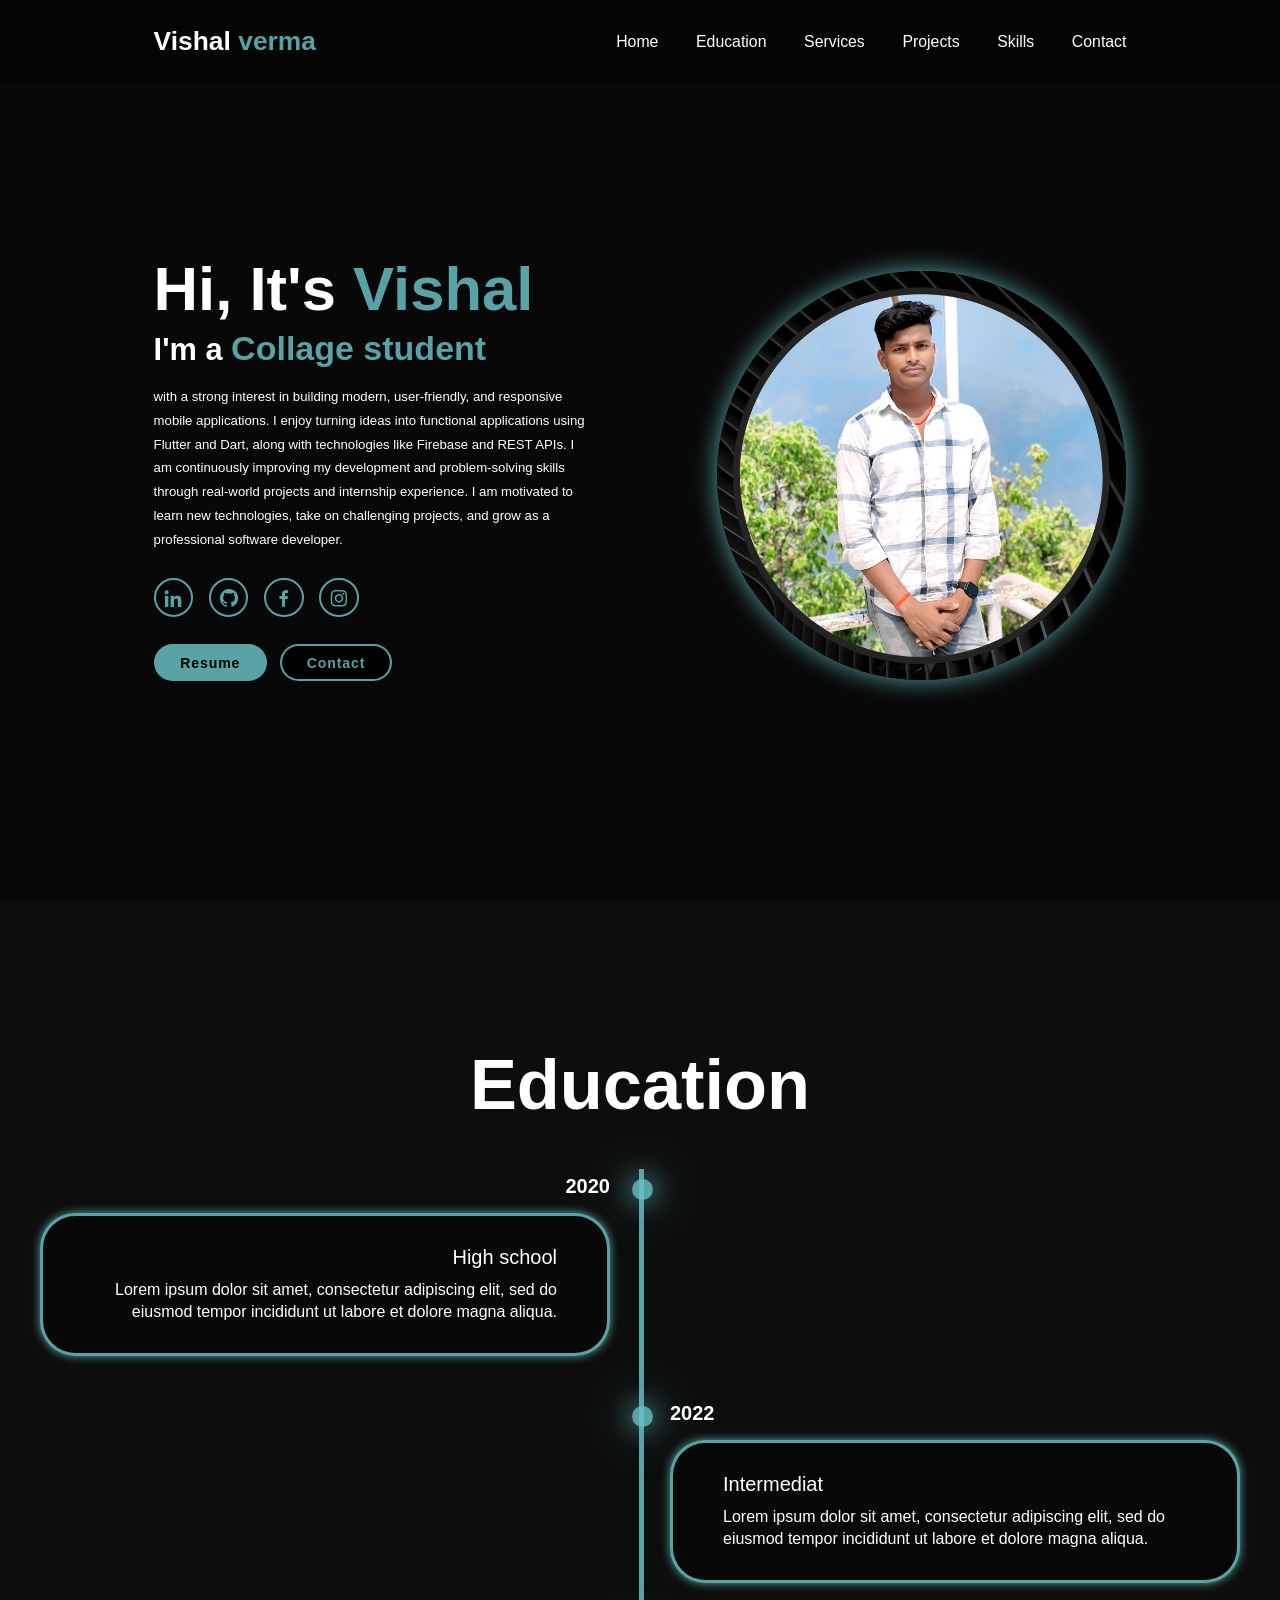
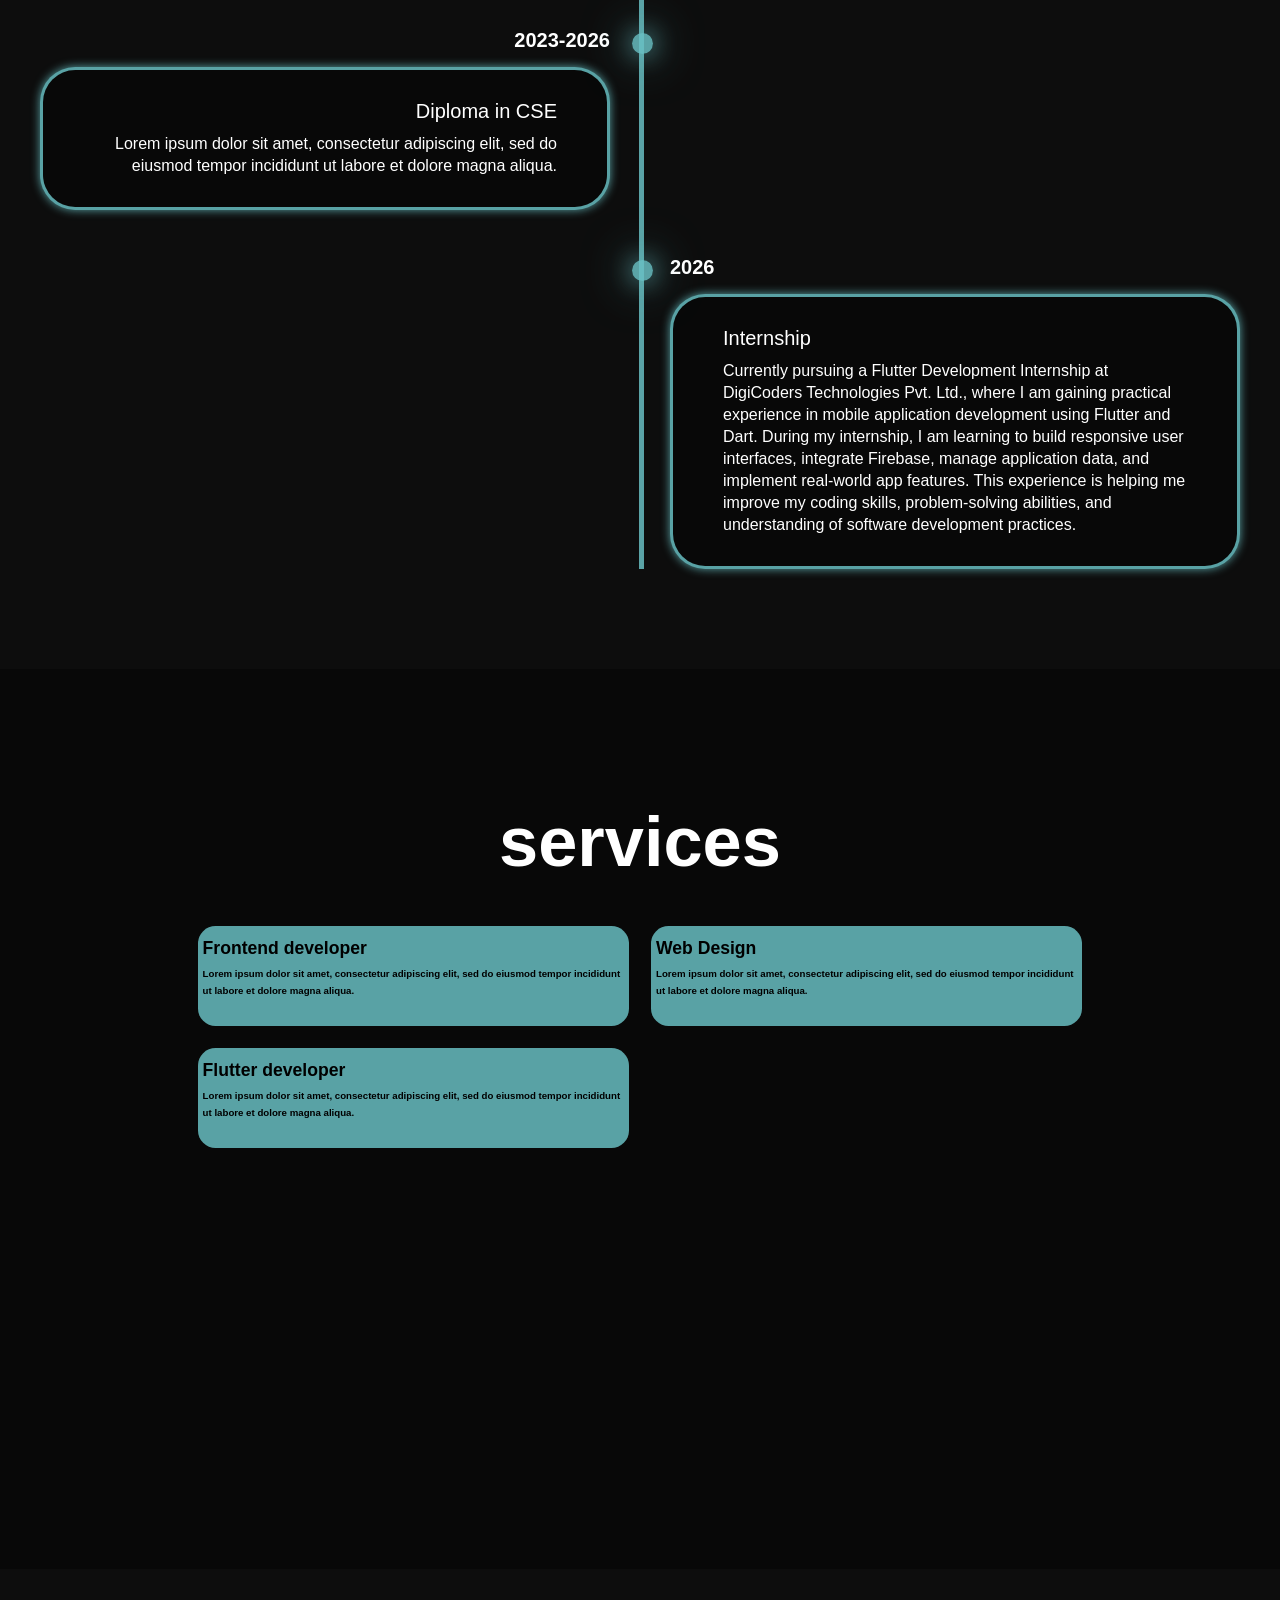
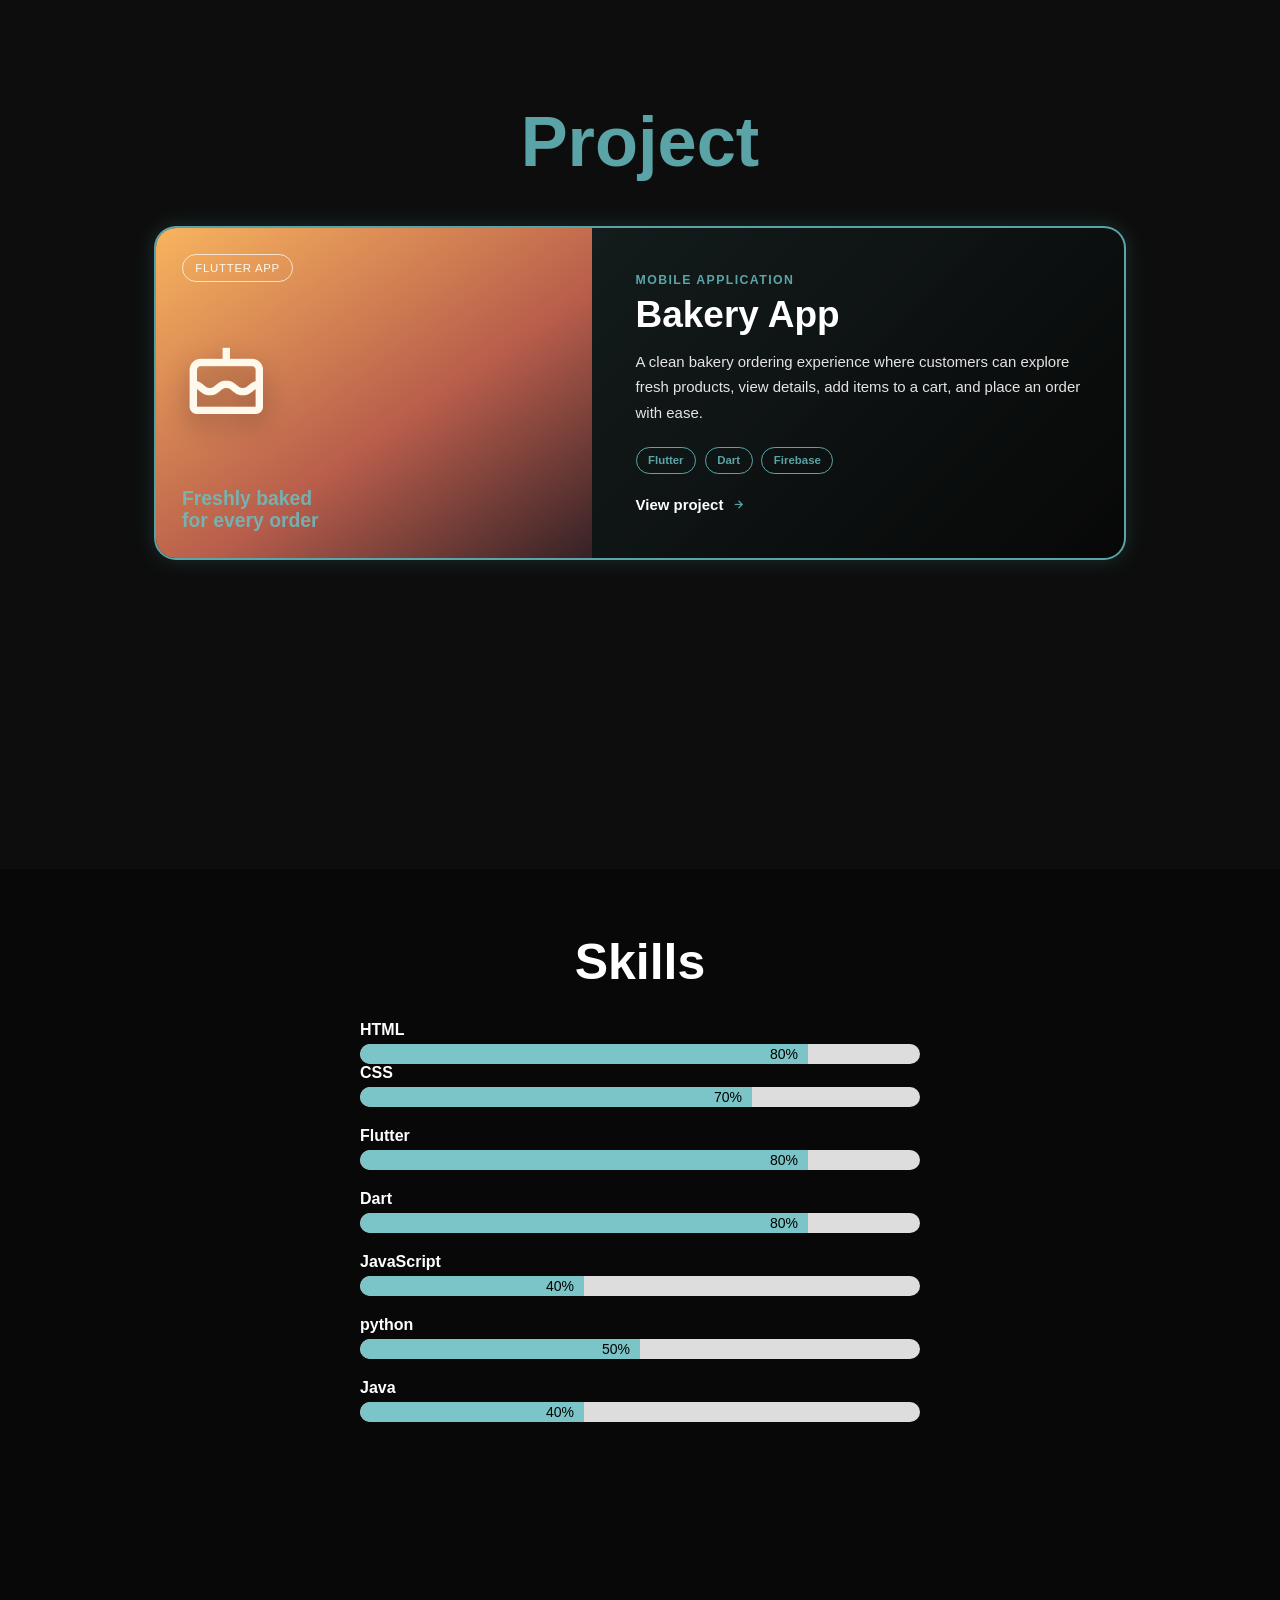
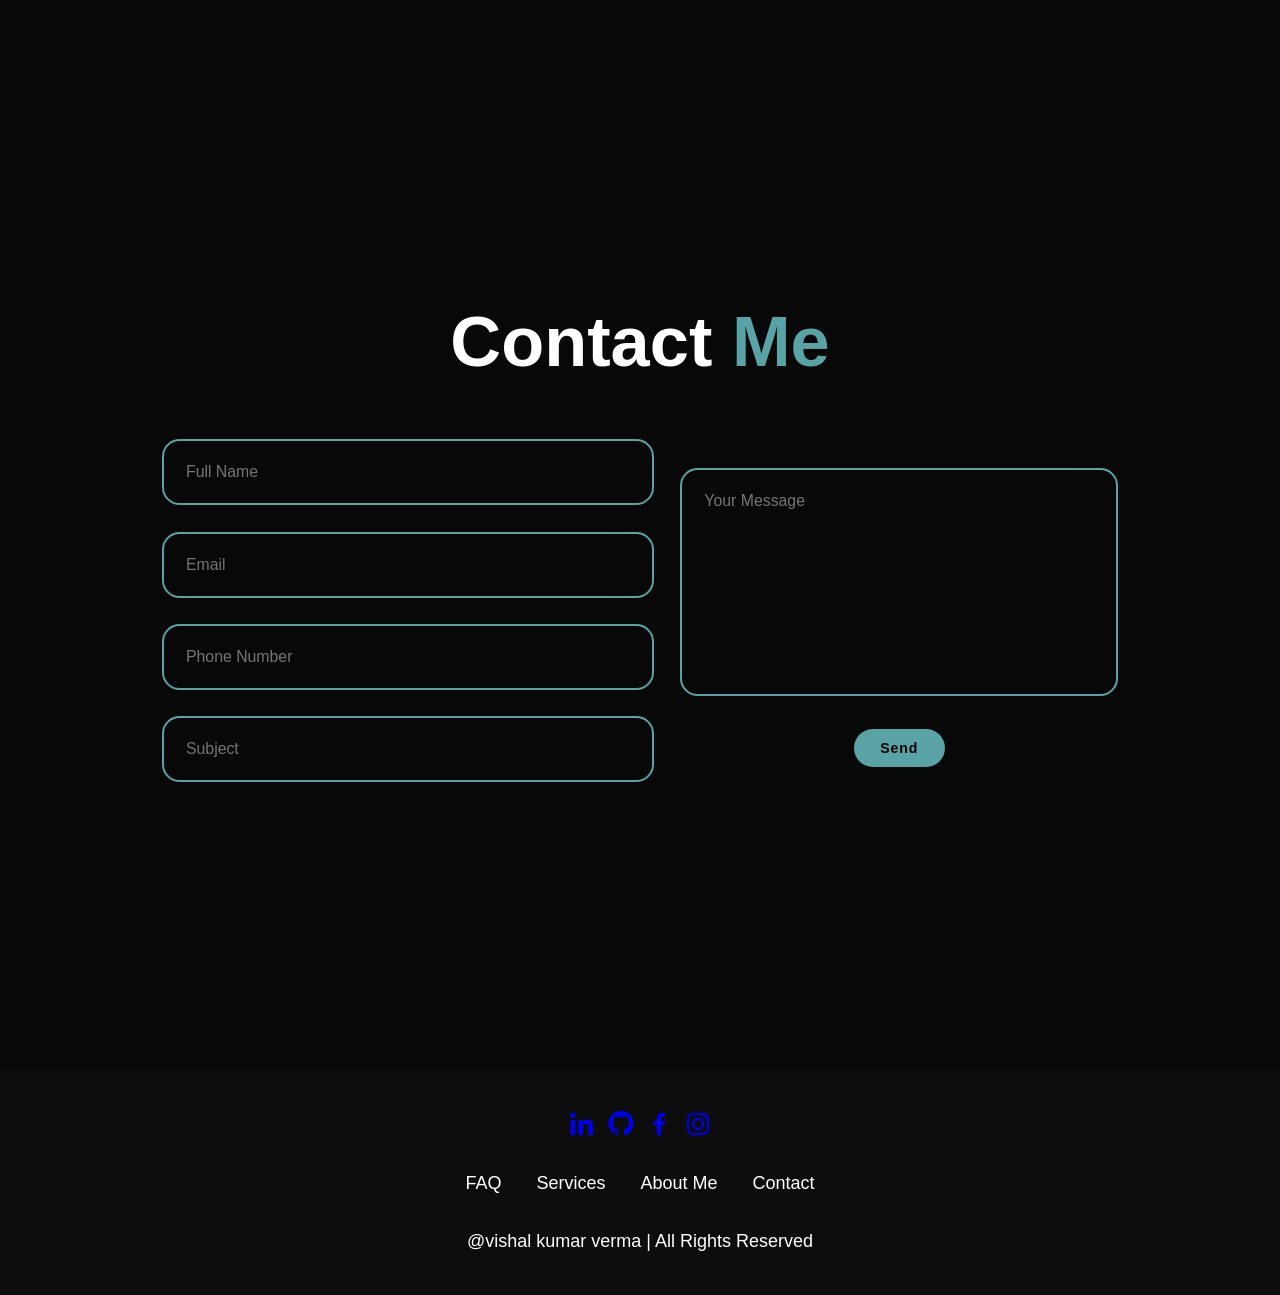
==== commit 55088415: "Fix duplicate Dart skill entry" ====
--- a/index.html
+++ b/index.html
@@ -172,17 +172,12 @@
             </div>
             
         </div>
+        
+        </div>
         <div class="skill">
             <div class="skill-name">Dart</div>
             <div class="progress-bar">
                 <div class="progress Dart">80%</div>
-            </div>
-            
-        </div>
-        <div class="skill">
-            <div class="skill-name">Dart</div>
-            <div class="progress-bar">
-                <div class="progress java">80%</div>
             </div>
         </div>
 
